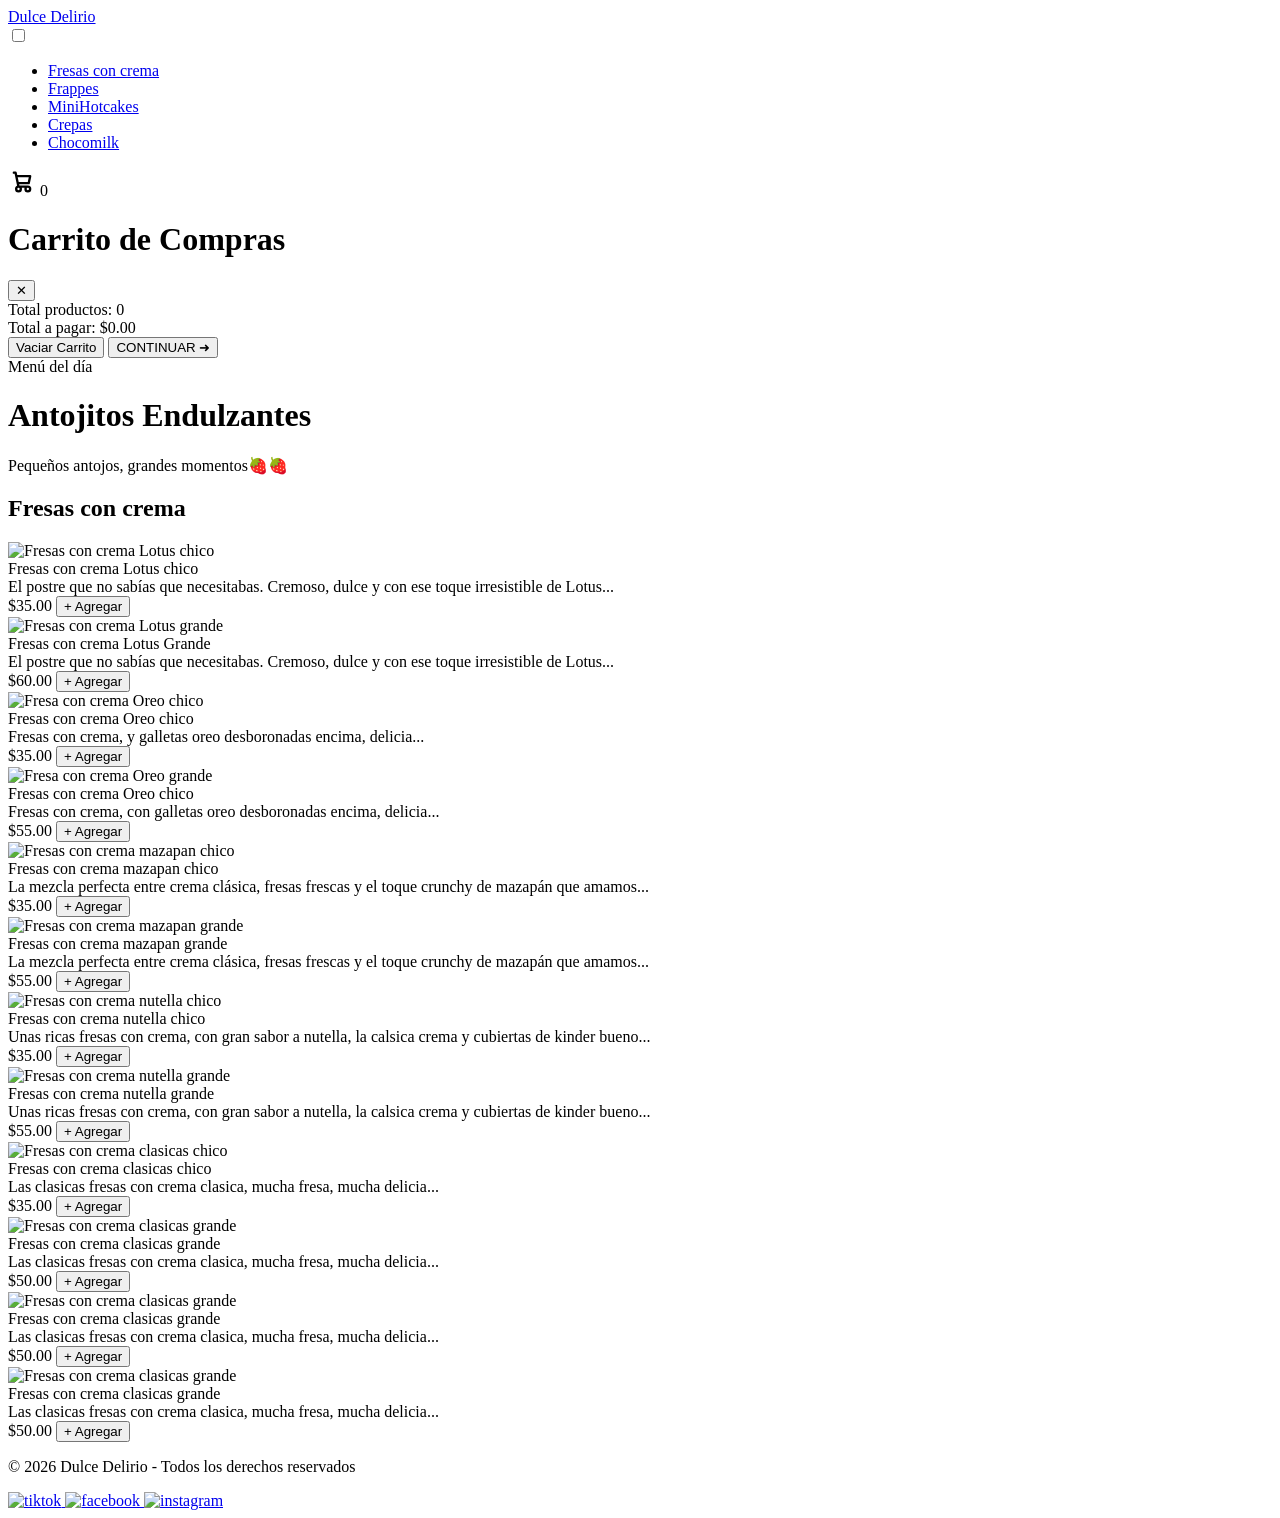
==== Fresas con crema.html @ 67e2e026 "Add files via upload" ====
<!DOCTYPE html>
<html lang="es">
<head>
    <meta charset="UTF-8">
    <meta name="viewport" content="width=device-width, initial-scale=1.0">
    <title>Dulce Delirio | Fresas con crema</title>
    <link rel="stylesheet" href="CSS/styles.css">
</head>
<body>

<nav>
     <div class="nav-container">
            <a href="index.html">
              <div class="logo">Dulce Delirio</div>
            </a>
            
            <input type="checkbox" id="menu-toggle">
            <label for="menu-toggle" class="hamburger">
                <span></span>
                <span></span>
                <span></span>
            </label>
            
            <ul class="menu">
                <li><a href="Fresas con crema.html">Fresas con crema</a></li>
                <li><a href="Frappes.html">Frappes</a></li>
                <li><a href="MiniHotcakes.html">MiniHotcakes</a></li>
                <li><a href="crepas.html">Crepas</a></li>
                <li><a href="Chocomilk.html">Chocomilk</a></li>
            </ul>
        </div>
        
        <!-- ÍCONO CARRITO MEJORADO -->
        <div class="icono_carrito">
            <svg aria-hidden="true" xmlns="http://www.w3.org/2000/svg" width="28" height="28" fill="none" viewBox="0 0 24 24">
                <path stroke="currentColor" stroke-linecap="round" stroke-linejoin="round" stroke-width="2" d="M5 4h1.5L9 16m0 0h8m-8 0a2 2 0 1 0 0 4 2 2 0 0 0 0-4Zm8 0a2 2 0 1 0 0 4 2 2 0 0 0 0-4Zm-8.5-3h9.25L19 7H7.312"/>
            </svg>
            <span class="contador-carrito">0</span>
        </div>
    </nav>

    <!-- CARRITO MEJORADO -->
    <div class="menucarrito" id="menucarrito">
        <div class="header-carrito">
            <h1>Carrito de Compras</h1>
            <button class="cerrar" id="cerrarCarrito">✕</button>
        </div>
        
        <div class="contenido-carrito">
            <div class="listacarrito" id="listacarrito"></div>
            <div class="total-carrito" id="totalCarrito">
                <div class="total-info">
                    <span>Total productos:</span>
                    <span class="total-items" id="totalItems">0</span>
                </div>
                <div class="total-info">
                    <span>Total a pagar:</span>
                    <span class="total-precio" id="totalPrecio">$0.00</span>
                </div>
            </div>
        </div>
     
        <div class="botoncarrito">
            <button class="cerrar" id="btnVaciar">Vaciar Carrito</button>
            <button class="continuar" id="btnContinuar">CONTINUAR ➜</button>
        </div>
    </div>

    <!-- HERO Fresas con crema -->
    <div class="hero">
        <div class="hero-tag">Menú del día</div>
        <h1>Antojitos Endulzantes</h1>
        <p>Pequeños antojos, grandes momentos🍓🍓</p>
    </div>

    <section>
        <h2 class="section-title">Fresas con crema</h2>
        <div class="grid">
 
            <!-- Fresas con crema -->
            <div class="card" data-nombre="Fresas con crema Lotus chico" data-precio="35.00" data-imagen="Imagenes/Fresa con crema 4.png">
                <div class="card-img-wrap">
                    <img src="Imagenes/Fresa con crema 4.png" alt="Fresas con crema Lotus chico">
                </div>
                <div class="card-body">
                    <div class="card-name">Fresas con crema Lotus chico</div>
                    <div class="card-desc">El postre que no sabías que necesitabas. Cremoso, dulce y con ese toque irresistible de Lotus...</div>
                    <div class="card-footer">
                        <span class="card-price">$35.00</span>
                        <button class="add-btn">+ Agregar</button>
                    </div>
                </div>
            </div>


            <div class="card" data-nombre="Fresas con crema Lotus grande" data-precio="60.00" data-imagen="Imagenes/Fresa con crema 4.png">
                <div class="card-img-wrap">
                    <img src="Imagenes/Fresa con crema 4.png" alt="Fresas con crema Lotus grande">
                </div>
                <div class="card-body">
                    <div class="card-name">Fresas con crema Lotus Grande</div>
                    <div class="card-desc">El postre que no sabías que necesitabas. Cremoso, dulce y con ese toque irresistible de Lotus...</div>
                    <div class="card-footer">
                        <span class="card-price">$60.00</span>
                        <button class="add-btn">+ Agregar</button>
                    </div>
                </div>
            </div>


                        <!-- Fresas con crema oreo-->
            <div class="card" data-nombre="Fresas con crema Oreo chico" data-precio="35.00" data-imagen="Imagenes/Fresa con crema 3.png">
                <div class="card-img-wrap">
                    <img src="Imagenes/Fresa con crema 3.png" alt="Fresa con crema Oreo chico">
                </div>
                <div class="card-body">
                    <div class="card-name">Fresas con crema Oreo chico</div>
                    <div class="card-desc">Fresas con crema, y galletas oreo desboronadas encima, delicia...</div>
                    <div class="card-footer">
                        <span class="card-price">$35.00</span>
                        <button class="add-btn">+ Agregar</button>
                    </div>
                </div>
            </div>


                        <!-- Fresas con crema oreo-->
            <div class="card" data-nombre="Fresas con crema Oreo grande" data-precio="55.00" data-imagen="Imagenes/Fresa con crema 3.png">
                <div class="card-img-wrap">
                    <img src="Imagenes/Fresa con crema 3.png" alt="Fresa con crema Oreo grande">
                </div>
                <div class="card-body">
                    <div class="card-name">Fresas con crema Oreo chico</div>
                    <div class="card-desc">Fresas con crema, con galletas oreo desboronadas encima, delicia...</div>
                    <div class="card-footer">
                        <span class="card-price">$55.00</span>
                        <button class="add-btn">+ Agregar</button>
                    </div>
                </div>
            </div>


                        <!-- Fresas con crema mazapan -->
            <div class="card" data-nombre="Fresas con crema mazapan chico" data-precio="35.00" data-imagen="Imagenes/Fresa con crema 2.png">
                <div class="card-img-wrap">
                    <img src="Imagenes/Fresa con crema 2.png" alt="Fresas con crema mazapan chico">
                </div>
                <div class="card-body">
                    <div class="card-name">Fresas con crema mazapan chico</div>
                    <div class="card-desc">La mezcla perfecta entre crema clásica, fresas frescas y el toque crunchy de mazapán que amamos...</div>
                    <div class="card-footer">
                        <span class="card-price">$35.00</span>
                        <button class="add-btn">+ Agregar</button>
                    </div>
                </div>
            </div>


                          <!-- Fresas con crema mazapan -->
            <div class="card" data-nombre="Fresas con crema mazapan grande" data-precio="55.00" data-imagen="Imagenes/Fresa con crema 2.png">
                <div class="card-img-wrap">
                    <img src="Imagenes/Fresa con crema 2.png" alt="Fresas con crema mazapan grande">
                </div>
                <div class="card-body">
                    <div class="card-name">Fresas con crema mazapan grande</div>
                    <div class="card-desc">La mezcla perfecta entre crema clásica, fresas frescas y el toque crunchy de mazapán que amamos...</div>
                    <div class="card-footer">
                        <span class="card-price">$55.00</span>
                        <button class="add-btn">+ Agregar</button>
                    </div>
                </div>
            </div>


                        <!-- Fresas con crema nutella-->
            <div class="card" data-nombre="Fresas con crema nutella chico" data-precio="35.00" data-imagen="Imagenes/Fresas con crema 1.png">
                <div class="card-img-wrap">
                    <img src="Imagenes/Fresas con crema 1.png" alt="Fresas con crema nutella chico">
                </div>
                <div class="card-body">
                    <div class="card-name">Fresas con crema nutella chico</div>
                    <div class="card-desc">Unas ricas fresas con crema, con gran sabor a nutella, la calsica crema y cubiertas de kinder bueno...</div>
                    <div class="card-footer">
                        <span class="card-price">$35.00</span>
                        <button class="add-btn">+ Agregar</button>
                    </div>
                </div>
            </div>


                        <!-- Fresas con crema nutella-->
            <div class="card" data-nombre="Fresas con crema nutella grande" data-precio="55.00" data-imagen="Imagenes/Fresas con crema 1.png">
                <div class="card-img-wrap">
                    <img src="Imagenes/Fresas con crema 1.png" alt="Fresas con crema nutella grande">
                </div>
                <div class="card-body">
                    <div class="card-name">Fresas con crema nutella grande</div>
                    <div class="card-desc">Unas ricas fresas con crema, con gran sabor a nutella, la calsica crema y cubiertas de kinder bueno...</div>
                    <div class="card-footer">
                        <span class="card-price">$55.00</span>
                        <button class="add-btn">+ Agregar</button>
                    </div>
                </div>
            </div>


                        <!-- Fresas con crema clasicas -->
            <div class="card" data-nombre="Fresas con crema clasicas chico" data-precio="35.00" data-imagen="Imagenes/Fresa con crema 5.png">
                <div class="card-img-wrap">
                    <img src="Imagenes/Fresa con crema 5.png" alt="Fresas con crema clasicas chico">
                </div>
                <div class="card-body">
                    <div class="card-name">Fresas con crema clasicas chico</div>
                    <div class="card-desc">Las clasicas fresas con crema clasica, mucha fresa, mucha delicia...</div>
                    <div class="card-footer">
                        <span class="card-price">$35.00</span>
                        <button class="add-btn">+ Agregar</button>
                    </div>
                </div>
            </div>


                        <!-- Fresas con crema clasicas -->
            <div class="card" data-nombre="Fresas con crema clasicas grande" data-precio="50.00" data-imagen="Imagenes/Fresa con crema 5.png">
                <div class="card-img-wrap">
                    <img src="Imagenes/Fresa con crema 5.png" alt="Fresas con crema clasicas grande">
                </div>
                <div class="card-body">
                    <div class="card-name">Fresas con crema clasicas grande</div>
                    <div class="card-desc">Las clasicas fresas con crema clasica, mucha fresa, mucha delicia...</div>
                    <div class="card-footer">
                        <span class="card-price">$50.00</span>
                        <button class="add-btn">+ Agregar</button>
                    </div>
                </div>
            </div>


                                    <!-- Fresas con crema clasicas -->
            <div class="card" data-nombre="Fresas con crema clasicas grande" data-precio="50.00" data-imagen="Imagenes/Fresa con crema 5.png">
                <div class="card-img-wrap">
                    <img src="Imagenes/Fresa con crema 5.png" alt="Fresas con crema clasicas grande">
                </div>
                <div class="card-body">
                    <div class="card-name">Fresas con crema clasicas grande</div>
                    <div class="card-desc">Las clasicas fresas con crema clasica, mucha fresa, mucha delicia...</div>
                    <div class="card-footer">
                        <span class="card-price">$50.00</span>
                        <button class="add-btn">+ Agregar</button>
                    </div>
                </div>
            </div>


                                    <!-- Fresas con crema clasicas -->
            <div class="card" data-nombre="Fresas con crema clasicas grande" data-precio="50.00" data-imagen="Imagenes/Fresa con crema 5.png">
                <div class="card-img-wrap">
                    <img src="Imagenes/Fresa con crema 5.png" alt="Fresas con crema clasicas grande">
                </div>
                <div class="card-body">
                    <div class="card-name">Fresas con crema clasicas grande</div>
                    <div class="card-desc">Las clasicas fresas con crema clasica, mucha fresa, mucha delicia...</div>
                    <div class="card-footer">
                        <span class="card-price">$50.00</span>
                        <button class="add-btn">+ Agregar</button>
                    </div>
                </div>
            </div>





        </div>
    </section>

    <footer>
        <p>&copy; 2026 Dulce Delirio - Todos los derechos reservados</p>
        <div class="social">
            <a href="https://www.tiktok.com/@dulce.delirio24?_r=1&_t=ZS-96da63ziMsO" target="_blank" class="icon tiktok">
                <img src="Imagenes/tik_tok_logo.ico" alt="tiktok" width="30px">
            </a>
            <a href="https://www.facebook.com/share/1REwv1RBnF/" target="_blank" class="icon facebook">
                <img src="Imagenes/facebook.ico" alt="facebook" width="30px">
            </a>
            <a href="https://www.instagram.com/dulce_delirio_st?igsh=aW96b2JnZzVnOTBy" target="_blank" class="icon instagram">
                <img src="Imagenes/insta.ico" alt="instagram" width="30px">
            </a>
        </div>
    </footer>

<script src="JS/script.js"></script>

</body>
</html>
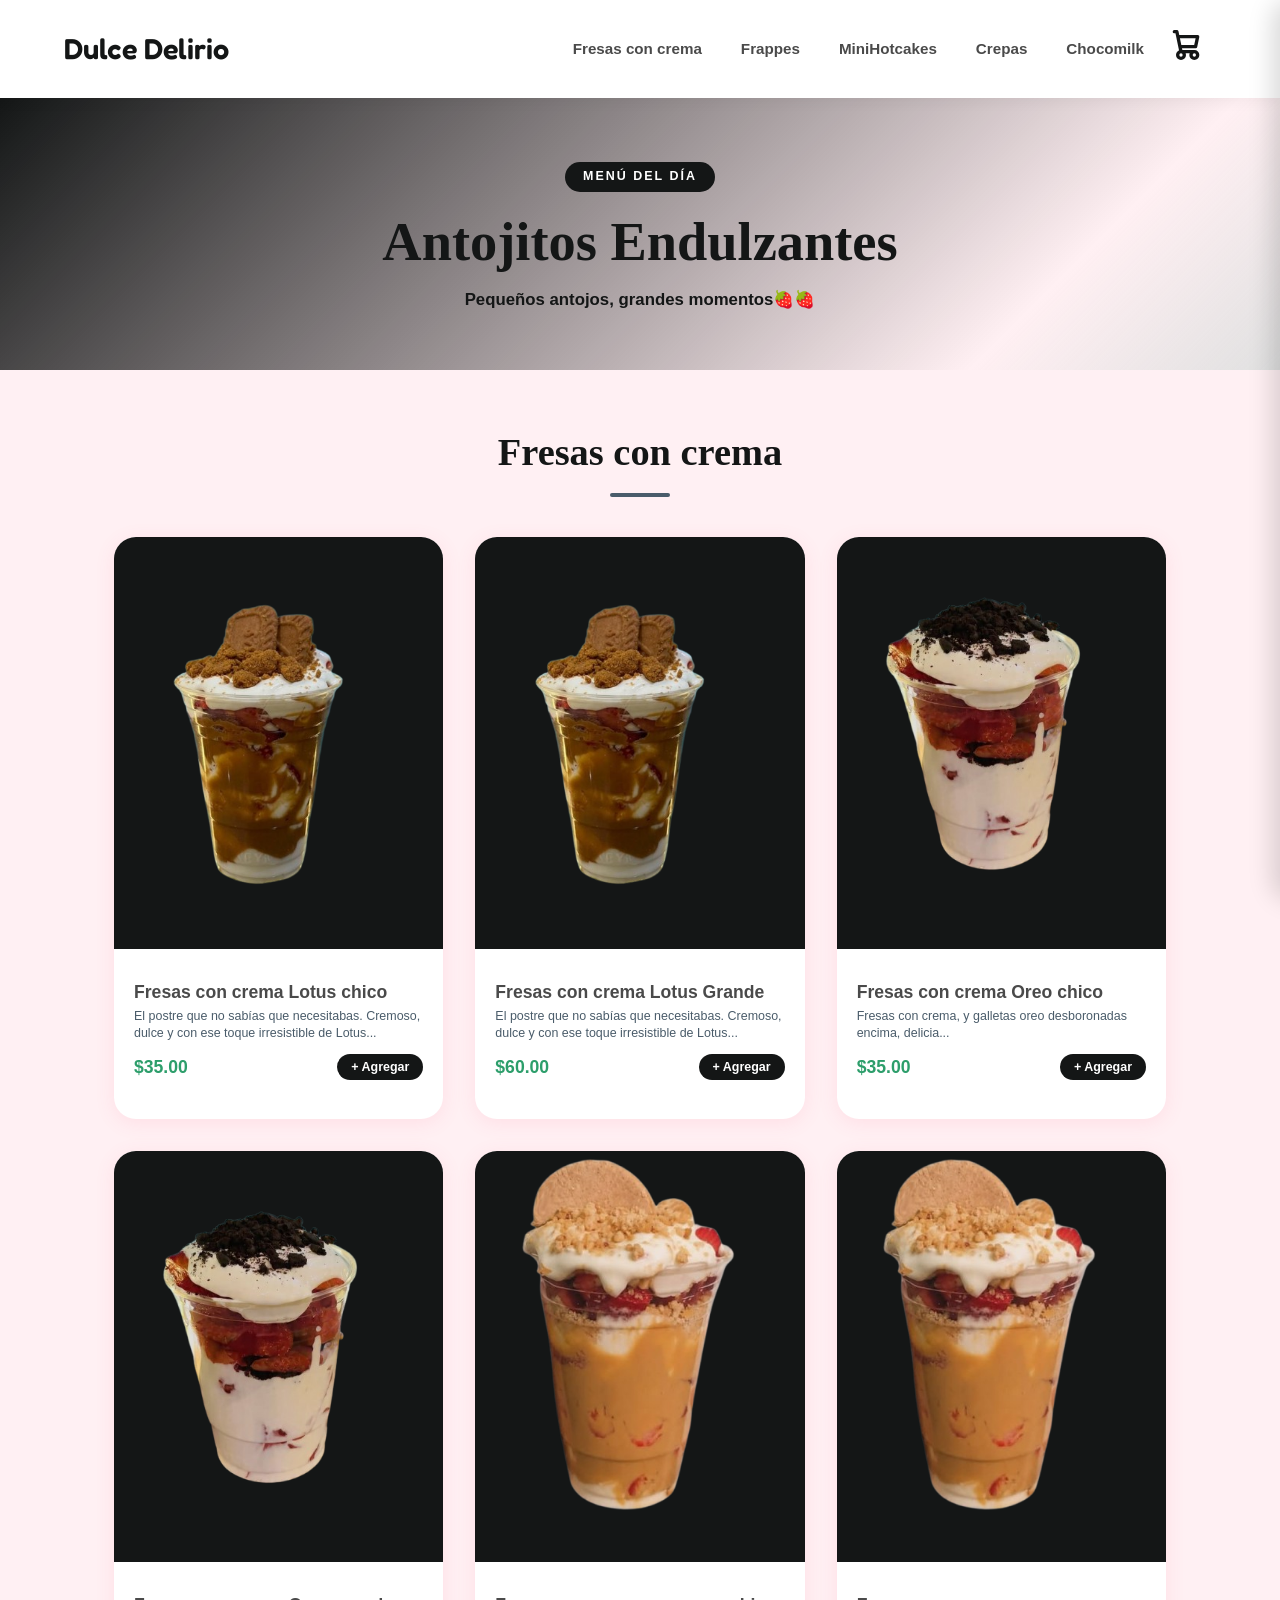
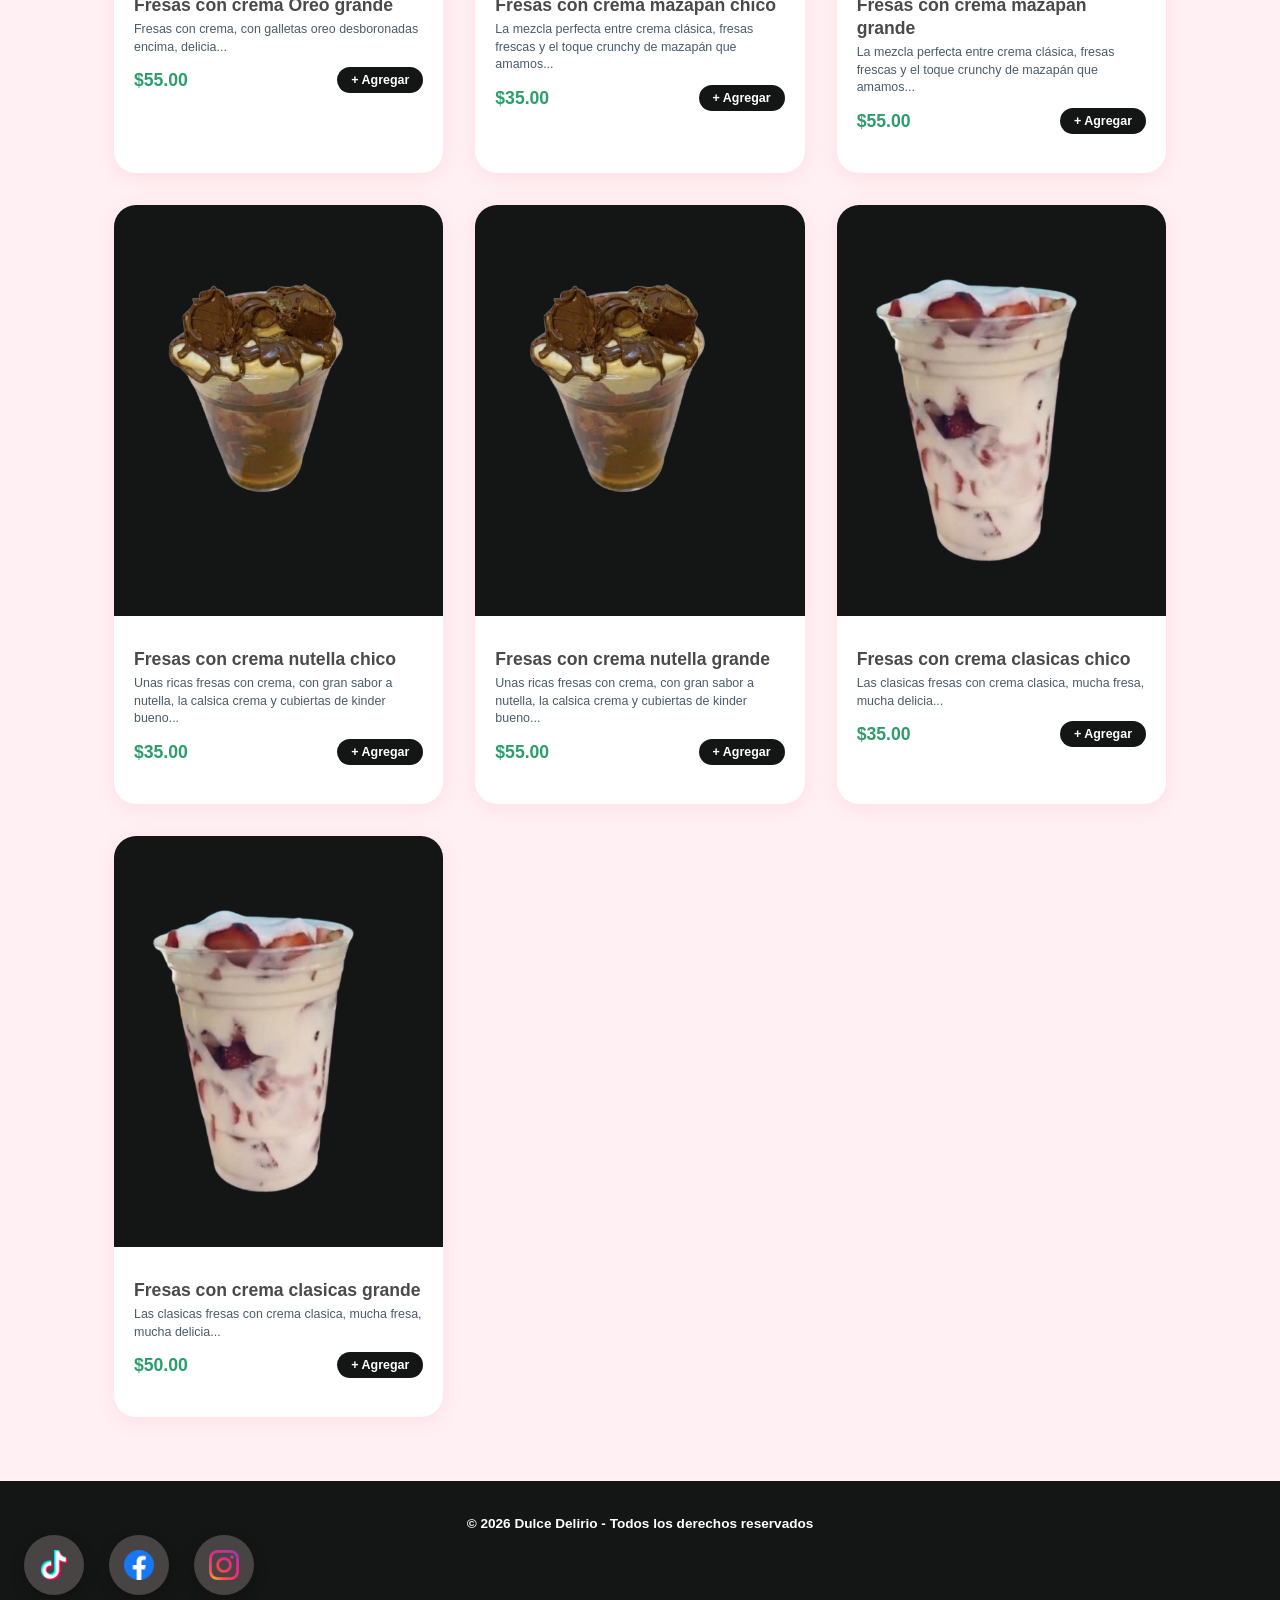
==== commit 7dce5c5c: "Update Fresas con crema.html" ====
--- a/Fresas con crema.html
+++ b/Fresas con crema.html
@@ -130,7 +130,7 @@
                     <img src="Imagenes/Fresa con crema 3.png" alt="Fresa con crema Oreo grande">
                 </div>
                 <div class="card-body">
-                    <div class="card-name">Fresas con crema Oreo chico</div>
+                    <div class="card-name">Fresas con crema Oreo grande</div>
                     <div class="card-desc">Fresas con crema, con galletas oreo desboronadas encima, delicia...</div>
                     <div class="card-footer">
                         <span class="card-price">$55.00</span>
@@ -236,36 +236,7 @@
             </div>
 
 
-                                    <!-- Fresas con crema clasicas -->
-            <div class="card" data-nombre="Fresas con crema clasicas grande" data-precio="50.00" data-imagen="Imagenes/Fresa con crema 5.png">
-                <div class="card-img-wrap">
-                    <img src="Imagenes/Fresa con crema 5.png" alt="Fresas con crema clasicas grande">
-                </div>
-                <div class="card-body">
-                    <div class="card-name">Fresas con crema clasicas grande</div>
-                    <div class="card-desc">Las clasicas fresas con crema clasica, mucha fresa, mucha delicia...</div>
-                    <div class="card-footer">
-                        <span class="card-price">$50.00</span>
-                        <button class="add-btn">+ Agregar</button>
-                    </div>
-                </div>
-            </div>
-
-
-                                    <!-- Fresas con crema clasicas -->
-            <div class="card" data-nombre="Fresas con crema clasicas grande" data-precio="50.00" data-imagen="Imagenes/Fresa con crema 5.png">
-                <div class="card-img-wrap">
-                    <img src="Imagenes/Fresa con crema 5.png" alt="Fresas con crema clasicas grande">
-                </div>
-                <div class="card-body">
-                    <div class="card-name">Fresas con crema clasicas grande</div>
-                    <div class="card-desc">Las clasicas fresas con crema clasica, mucha fresa, mucha delicia...</div>
-                    <div class="card-footer">
-                        <span class="card-price">$50.00</span>
-                        <button class="add-btn">+ Agregar</button>
-                    </div>
-                </div>
-            </div>
+
 
 
 
@@ -292,4 +263,4 @@
 <script src="JS/script.js"></script>
 
 </body>
-</html>+</html>
--- a/CSS/styles.css
+++ b/CSS/styles.css
@@ -0,0 +1,1083 @@
+/* Importación de fuentes modernas */
+@import url('https://fonts.googleapis.com/css2?family=Fredoka:wght@400;600&family=Quicksand:wght@400;700&display=swap');
+
+:root {
+    --rosa-principal: #141616;
+    --rosa-claro: #d3d3d3;
+    --rosa-fondo: #e0e0e0;
+    --verde-precio: #2d6a4f;
+    --texto-oscuro: #4a4a4a;
+    --blanco: #ffffff;
+}
+
+* {
+    margin: 0;
+    padding: 0;
+    box-sizing: border-box;
+}
+
+html {
+    scroll-behavior: smooth;
+}
+
+body {
+    font-family: 'Quicksand', sans-serif;
+    color: var(--texto-oscuro);
+    background-color: #fff9fb;
+    line-height: 1.6;
+}
+
+
+
+.search {
+  position: relative;
+  height: 50px;
+}
+
+.search .input {
+  background-color: #fff;
+  border: 0;
+  font-size: 18px;
+  padding: 15px;
+  height: 50px;
+  width: 50px;
+  border-radius: 10px;
+  transition: width 0.3s ease;
+}
+
+.search.active.input {
+  width: 210px;
+}
+
+.search.active.btn {
+  transform: translateX(195px);
+}
+
+
+
+.btn {
+  height: 50px;
+  width: 50px;
+  background-color: #fff;
+  border: 0;
+  cursor: pointer;
+  font-size: 24px;
+  position: absolute;
+  top: 0;
+  left: 0;
+
+  border-radius: 10px;
+  transition: transform 0.3s ease;
+}
+
+
+
+/* --- NAVEGACIÓN --- */
+nav {
+    background-color: var(--blanco);
+    padding: 15px 5%;
+    display: flex;
+    justify-content: center;
+    position: sticky;
+    top: 0;
+    z-index: 1000;
+    box-shadow: 0 2px 15px rgba(0,0,0,0.05);
+}
+
+.nav-container {
+    width: 100%;
+    max-width: 1200px;
+    display: flex;
+    justify-content: space-between;
+    align-items: center;
+}
+
+.logo {
+    font-family: 'Fredoka', sans-serif;
+    font-size: 1.8rem;
+    font-weight: 600;
+    color: var(--rosa-principal);
+}
+
+.menu {
+    display: flex;
+    list-style: none;
+    gap: 15px;
+}
+
+.menu a {
+    text-decoration: none;
+    color: var(--texto-oscuro);
+    font-weight: 700;
+    font-size: 0.95rem;
+    transition: 0.3s;
+    padding: 8px 12px;
+    border-radius: 8px;
+}
+
+.menu a:hover {
+    color: var(--rosa-principal);
+    background-color: var(--rosa-fondo);
+}
+
+/* Menú Hamburguesa (Truco Checkbox) */
+#menu-toggle { display: none; }
+
+/* --- HEADER / HERO --- */
+header {
+    height: 60vh;
+    background: linear-gradient(135deg, #141616 0%, #4e575700 80%, #e0e0e0 100%); 
+    background-size: cover;
+    background-position: center;
+    display: flex;
+    align-items: center;
+    justify-content: center;
+    text-align: center;
+    padding: 20px;
+}
+
+.header-content h1 {
+    font-family: 'Fredoka', sans-serif;
+    font-size: 4rem;
+    color: var(--rosa-principal);
+    margin-bottom: 10px;
+}
+
+.header-content p {
+    font-size: 1.2rem;
+    margin-bottom: 25px;
+    color: #141616;
+    font-family: 'Pacifico', cursive;
+}
+
+
+
+
+.btn-principal {
+    display: inline-block;
+    padding: 12px 35px;
+    background-color: var(--pink-mid);
+    color: white;
+    text-decoration: none;
+    border-radius: 50px;
+    font-weight: 700;
+    box-shadow: 0 4px 15px rgba(71, 71, 71, 0.4);
+    transition: 0.3s;
+}
+
+.btn-principal:hover {
+    transform: scale(1.05);
+    background-color: #4A5C6A;
+}
+
+
+
+/* === CARRITO CORREGIDO - SIN CONFLICTOS === */
+
+/* ÍCONO CARRITO */
+nav .icono_carrito {
+    position: relative;
+    cursor: pointer;
+    padding: 10px;
+    border-radius: 50%;
+    transition: all 0.3s ease;
+    z-index: 3001;
+}
+
+nav .icono_carrito:hover {
+    transform: scale(1.1);
+    background: var(#4e4e4e);
+}
+
+nav .icono_carrito svg {
+    color: #141616;
+    width: 40px;
+    height: 40px;
+}
+
+nav .icono_carrito span {
+    display: flex;
+    width: 20px;
+    height: 20px;
+    background-color: #141616;
+    justify-content: center;
+    color: #ffffff;
+    border-radius: 50%;
+    position: absolute;
+    right: -4px;
+    top: 50%;
+    transform: translateY(-50%);
+    font-size: 10px;
+    font-weight: 700;
+}
+
+/* CARRITO - DESLIZA DESDE DERECHA (SIN SOBREPONER) */
+.menucarrito {
+    width: 400px;
+    background: linear-gradient(145deg, #ffffff 0%, #fff9fb 100%);
+    color: #000000;
+    position: fixed;
+    top: 0;
+    right: -400px;  /* ← CAMBIO: Empieza fuera por la derecha */
+    height: 100vh;
+    display: flex;
+    flex-direction: column;
+    box-shadow: -8px 0 25px rgba(0,0,0,0.15);
+    transition: right 0.4s ease;
+    z-index: 5000 !important;
+    overflow: hidden;
+    border-radius: 20px 0 0 20px;
+}
+
+body.mostrarcarrito .menucarrito {
+    right: 0;  /* ← CAMBIO: Desliza a la vista */
+}
+
+/* OVERLAY NEGRO */
+body.mostrarcarrito::before {
+    content: '';
+    position: fixed;
+    top: 0;
+    left: 0;
+    width: 100%;
+    height: 100%;
+    background: rgba(0,0,0,0.5);
+    backdrop-filter: blur(4px);
+    z-index: 4000 !important;
+}
+
+/* HEADER CARRITO */
+.header-carrito {
+    display: flex;
+    justify-content: space-between;
+    align-items: center;
+    padding: 25px 30px;
+    background: linear-gradient(135deg, #141616, #fff);
+    color: white;
+}
+
+.header-carrito h1 {
+    font-family: 'Fredoka', sans-serif;
+    font-size: 1.4rem;
+    margin: 0;
+    font-weight: 600;
+}
+
+/* BOTONES */
+.cerrar, #cerrarCarrito {
+    background: rgba(255,255,255,0.2);
+    border: none;
+    color: white;
+    width: 40px;
+    height: 40px;
+    border-radius: 50%;
+    font-size: 1.2rem;
+    cursor: pointer;
+    transition: all 0.3s ease;
+}
+
+.cerrar:hover, #cerrarCarrito:hover {
+    background: rgba(26, 26, 26, 0.3);
+    transform: scale(1.1);
+}
+
+/* BOTONES CARRITO */
+.menucarrito .botoncarrito {
+    display: flex;
+    gap: 12px;
+    padding: 25px 30px;
+    background: white;
+    border-top: 1px solid #f0f0f0;
+}
+
+.menucarrito .botoncarrito button {
+    flex: 1;          
+    padding: 18px 20px;
+    border: none;
+    border-radius: 12px;
+    font-weight: 700;
+    font-size: 1rem;
+    height: 56px;
+    cursor: pointer;
+    transition: all 0.3s ease;
+    display: flex;
+    align-items: center;
+    justify-content: center;
+    gap: 8px;
+    box-sizing: border-box;
+}
+
+#btnVaciar {
+    background: #141616;
+    color: white;
+}
+
+#btnVaciar:hover {
+    background: #4A5C6A;
+    transform: translateY(-2px);
+}
+
+#btnContinuar {
+    background: linear-gradient(135deg, #3f3f3f, #e0e0e0);
+    color: white;
+}
+
+#btnContinuar:hover {
+    transform: translateY(-2px);
+    box-shadow: 0 6px 20px rgba(255,133,161,0.4);
+}
+
+/* ÍTEMS CARRITO */
+.contenido-carrito {
+    flex: 1;
+    padding: 20px 30px;
+    overflow-y: auto;
+}
+
+.listacarrito {
+    max-height: 400px;
+    overflow-y: auto;
+}
+
+.item-carrito {
+    display: flex;
+    gap: 15px;
+    padding: 20px 0;
+    border-bottom: 1px solid #f0f0f0;
+    align-items: center;
+}
+
+.item-carrito img {
+    width: 60px;
+    height: 60px;
+    object-fit: cover;
+    border-radius: 12px;
+}
+
+.item-carrito .info {
+    flex: 1;
+}
+
+.item-carrito .nombre {
+    font-weight: 700;
+    margin-bottom: 4px;
+}
+
+.item-carrito .precio {
+    font-weight: 600;
+    color: var(--verde-precio);
+}
+
+.cantidad {
+    display: flex;
+    align-items: center;
+    gap: 8px;
+    background: var(--rosa-fondo);
+    padding: 4px 12px;
+    border-radius: 20px;
+    margin-bottom: 8px;
+}
+
+.btn-cantidad {
+    background: #141414;
+    color: white;
+    border: none;
+    width: 28px;
+    height: 28px;
+    border-radius: 50%;
+    cursor: pointer;
+}
+
+.eliminar {
+    background: #4e4e4e;
+    color: white;
+    border: none;
+    width: 32px;
+    height: 32px;
+    border-radius: 50%;
+    cursor: pointer;
+}
+
+/* TOTAL */
+.total-carrito {
+    margin-top: 20px;
+    padding: 20px;
+    background: var(--rosa-fondo);
+    border-radius: 12px;
+}
+
+.total-info {
+    display: flex;
+    justify-content: space-between;
+    margin-bottom: 10px;
+    font-weight: 600;
+}
+
+/* CARRITO VACÍO */
+.carrito-vacio {
+    text-align: center;
+    padding: 60px 20px;
+    color: #666;
+}
+
+/* Z-INDEX CORRECTOS */
+nav { z-index: 2000 !important; }
+.hero, section, footer { z-index: 1; }
+
+/* RESPONSIVE */
+@media (max-width: 480px) {
+    .menucarrito {
+        width: 100%;
+        right: -100%;
+    }
+    body.mostrarcarrito .menucarrito {
+        right: 0;
+    }
+}
+/* --- SECCIONES --- */
+section {
+    padding: 80px 5%;
+    max-width: 1200px;
+    margin: 0 auto;
+}
+
+.fondo-claro {
+    background-color: var(--rosa-fondo);
+    max-width: 100%;
+}
+
+.titulo-seccion {
+    font-family: 'Fredoka', sans-serif;
+    text-align: center;
+    font-size: 2.5rem;
+    margin-bottom: 50px;
+    color: var(--rosa-principal);
+}
+
+/* --- GRID DE PRODUCTOS --- */
+.productos-grid {
+    display: grid;
+    grid-template-columns: repeat(auto-fit, minmax(280px, 1fr));
+    gap: 30px;
+}
+
+.tarjeta {
+    background: var(--blanco);
+    border-radius: 20px;
+    overflow: hidden;
+    box-shadow: 0 10px 20px rgba(0,0,0,0.05);
+    transition: 0.3s;
+}
+
+.tarjeta:hover {
+    transform: translateY(-10px);
+}
+
+.tarjeta img {
+    width: 100%;
+    height: 250px;
+    object-fit: cover;
+}
+
+.tarjeta-info {
+    padding: 20px;
+    text-align: center;
+}
+
+.tarjeta-info h3 {
+    font-family: 'Fredoka', sans-serif;
+    margin-bottom: 10px;
+}
+
+.precio {
+    color: var(--verde-precio);
+    font-weight: 700;
+    font-size: 1.2rem;
+}
+
+a {
+    text-decoration: none;
+    color: inherit;
+}
+
+
+
+section {
+  padding: 52px 24px 64px;
+  max-width: 1100px;
+  margin: 0 auto;
+}
+
+.section-title {
+  font-family: 'Pacifico', cursive;
+  font-size: clamp(1.6rem, 4vw, 2.4rem);
+  color: var(--pink-hot);
+  text-align: center;
+  margin-bottom: 40px;
+}
+
+.section-title::after {
+  content: '';
+  display: block;
+  width: 60px;
+  height: 4px;
+  background: var(--pink-soft);
+  border-radius: 99px;
+  margin: 10px auto 0;
+}
+
+.grid {
+  display: grid;
+  grid-template-columns: repeat(2, 1fr);
+  gap: 24px;
+}
+
+@media (min-width: 768px) {
+  .grid {
+    grid-template-columns: repeat(2, 1fr);
+    gap: 32px;
+  }
+}
+
+@media (min-width: 1024px) {
+  .grid {
+    grid-template-columns: repeat(3, 1fr);
+    gap: 32px;
+  }
+}
+
+.card {
+  background: var(--white);
+  border-radius: 22px;
+  overflow: hidden;
+  box-shadow: 0 4px 20px rgba(255, 77, 121, .10);
+  transition: transform .25s ease, box-shadow .25s ease;
+  cursor: pointer;
+  animation: fadeUp .5s ease both;
+}
+
+.card:hover {
+  transform: translateY(-6px);
+  box-shadow: 0 12px 32px rgba(255, 77, 121, .20);
+}
+
+.card:nth-child(1) { animation-delay: .05s; }
+.card:nth-child(2) { animation-delay: .12s; }
+.card:nth-child(3) { animation-delay: .19s; }
+.card:nth-child(4) { animation-delay: .26s; }
+
+@keyframes fadeUp {
+  from {
+    opacity: 0;
+    transform: translateY(24px);
+  }
+  to {
+    opacity: 1;
+    transform: translateY(0);
+  }
+}
+
+.card-img-wrap {
+  width: 100%;
+  aspect-ratio: 4 / 5; /* SI LES GUSTA LA ALTA MODIFIQUEN AQUI*/
+  overflow: hidden;
+  background: var(--pink-mid);
+}
+
+.card-img-wrap img {
+  width: 100%;
+  height: 100%;
+  object-fit: cover;
+  transition: transform .4s ease;
+  display: block;
+}
+
+.card:hover .card-img-wrap img {
+  transform: scale(1.06);
+}
+
+.card-body {
+ padding: 32px 20px 38px; 
+}
+
+.card-name {
+  font-size: 1.1rem;
+  font-weight: 800;
+  color: var(--text-dark);
+  margin-bottom: 4px;
+  line-height: 1.3;
+}
+
+.card-desc {
+  font-size: .78rem;
+  color: var(--text-mid);
+  margin-bottom: 10px;
+  line-height: 1.4;
+}
+
+.card-footer {
+  display: flex;
+  align-items: center;
+  justify-content: space-between;
+}
+
+.card-price {
+  font-size: 1.1rem;
+  font-weight: 800;
+  color: var(--green);
+}
+
+.add-btn {
+  background: var(--pink-hot);
+  color: #fff;
+  border: none;
+  border-radius: 999px;
+  padding: 6px 14px;
+  font-family: 'Nunito', sans-serif;
+  font-size: .78rem;
+  font-weight: 800;
+  cursor: pointer;
+  transition: background .2s, transform .15s;
+}
+
+.add-btn:hover {
+  background: #1f1f1f;
+  transform: scale(1.06);
+}
+
+
+
+
+
+
+
+/* --- CONTACTO --- */
+.contacto-card {
+    background: var(--rosa-principal);
+    color: white;
+    padding: 50px;
+    border-radius: 30px;
+    text-align: center;
+    box-shadow: 0 10px 30px rgba(255, 133, 161, 0.3);
+}
+
+.contacto-card h2 {
+    font-family: 'Fredoka', sans-serif;
+    font-size: 2.5rem;
+    margin-bottom: 20px;
+}
+
+.contacto-card p {
+    font-size: 1.1rem;
+    margin: 10px 0;
+}
+
+/* --- FOOTER --- */
+footer {
+    padding: 40px;
+    text-align: center;
+    background: #141616;
+    color: white;
+    font-size: 0.9rem;
+}
+
+
+.map-container {
+    position: relative;
+    width: 100%;
+    padding-bottom: 56.25%;
+    height: 0;
+    overflow: hidden;
+}
+
+.map-container iframe {
+    position: absolute;
+    top: 0;
+    left: 0;
+    width: 100%;
+    height: 100%;
+    border: 0;
+}
+
+
+
+
+@import url('https://fonts.googleapis.com/css2?family=Pacifico&family=Nunito:wght@400;600;700;800&display=swap');
+
+:root {
+  --pink-light: #fff0f3;
+  --pink-mid: #141616;
+  --pink-hot: #253745;
+  --pink-soft: #4A5C6A;
+  --green: #2d9e6b;
+  --white: #ffffff;
+  --text-dark: #ffffff;
+  --text-mid: #ffffff;
+}
+
+* {
+  margin: 0;
+  padding: 0;
+  box-sizing: border-box;
+}
+
+
+body {
+  font-family: 'Nunito', sans-serif;
+  background: var(--pink-light);
+  color: var(--text-dark);
+  min-height: 100vh;
+}
+
+.hero {
+  background: linear-gradient(135deg, #141616 0%, #4e575700 80%, #e0e0e0 100%);
+  text-align: center;
+  padding: 64px 24px 56px;
+  position: relative;
+  overflow: hidden;
+}
+
+.hero::before {
+  content: '';
+  position: absolute;
+  width: 420px;
+  height: 420px;
+  top: -100px;
+  right: -80px;
+  border-radius: 50%;
+}
+
+.hero-tag {
+  display: inline-block;
+  background: var(--pink-mid);
+  color: #fff;
+  font-size: .78rem;
+  font-weight: 800;
+  letter-spacing: 2px;
+  text-transform: uppercase;
+  border-radius: 999px;
+  padding: 5px 18px;
+  margin-bottom: 18px;
+}
+
+.hero h1 {
+  font-family: 'Pacifico', cursive;
+  font-size: clamp(2rem, 6vw, 3.4rem);
+  color: var(--pink-mid);
+  line-height: 1.2;
+  margin-bottom: 12px;
+}
+
+.hero p {
+  font-size: 1.05rem;
+  color: var(--pink-mid);
+  font-weight: 600;
+}
+
+section {
+  padding: 52px 24px 64px;
+  max-width: 1100px;
+  margin: 0 auto;
+}
+
+.section-title {
+  font-family: 'Pacifico', cursive;
+  font-size: clamp(1.6rem, 4vw, 2.4rem);
+  color: var(--pink-mid);
+  text-align: center;
+  margin-bottom: 40px;
+}
+
+.section-title::after {
+  content: '';
+  display: block;
+  width: 60px;
+  height: 4px;
+  background: var(--pink-soft);
+  border-radius: 99px;
+  margin: 10px auto 0;
+}
+
+.grid {
+  display: grid;
+  grid-template-columns: repeat(2, 1fr);
+  gap: 24px;
+}
+
+@media (min-width: 768px) {
+  .grid {
+    grid-template-columns: repeat(2, 1fr);
+    gap: 32px;
+  }
+}
+
+@media (min-width: 1024px) {
+  .grid {
+    grid-template-columns: repeat(3, 1fr);
+    gap: 32px;
+  }
+}
+
+.card {
+  background: var(--white);
+  border-radius: 22px;
+  overflow: hidden;
+  box-shadow: 0 4px 20px rgba(255, 77, 121, .10);
+  transition: transform .25s ease, box-shadow .25s ease;
+  cursor: pointer;
+  animation: fadeUp .5s ease both;
+}
+
+.card:hover {
+  transform: translateY(-6px);
+  box-shadow: 0 12px 32px rgba(255, 77, 121, .20);
+}
+
+.card:nth-child(1) { animation-delay: .05s; }
+.card:nth-child(2) { animation-delay: .12s; }
+.card:nth-child(3) { animation-delay: .19s; }
+.card:nth-child(4) { animation-delay: .26s; }
+
+@keyframes fadeUp {
+  from {
+    opacity: 0;
+    transform: translateY(24px);
+  }
+  to {
+    opacity: 1;
+    transform: translateY(0);
+  }
+}
+
+.card-img-wrap {
+  width: 100%;
+  aspect-ratio: 4 / 5; 
+  overflow: hidden;
+  background: var(--pink-mid);
+}
+
+.card-img-wrap img {
+  width: 90%;
+  height: 90%;
+  object-fit: cover;
+  transition: transform .4s ease;
+  display: block;
+}
+
+.card:hover .card-img-wrap img {
+  transform: scale(1.06);
+}
+
+.card-body {
+ padding: 32px 20px 38px; /
+}
+
+.card-name {
+  font-size: 1.1rem;
+  font-weight: 800;
+  color: var(--texto-oscuro);
+  margin-bottom: 4px;
+  line-height: 1.3;
+}
+
+.card-desc {
+  font-size: .78rem;
+  color: var(--pink-soft);
+  margin-bottom: 10px;
+  line-height: 1.4;
+}
+
+.card-footer {
+  display: flex;
+  align-items: center;
+  justify-content: space-between;
+}
+
+.card-price {
+  font-size: 1.1rem;
+  font-weight: 800;
+  color: var(--green);
+}
+
+.add-btn {
+  background: var(--pink-mid);
+  color: #fff;
+  border: none;
+  border-radius: 999px;
+  padding: 6px 14px;
+  font-family: 'Nunito', sans-serif;
+  font-size: .78rem;
+  font-weight: 800;
+  cursor: pointer;
+  transition: background .2s, transform .15s;
+}
+
+.add-btn:hover {
+  background: #9BA8AB;
+  transform: scale(1.06);
+}
+
+footer {
+  text-align: center;
+  padding: 32px 24px;
+  font-size: .85rem;
+  color: var(--white);
+  font-weight: 600;
+  border-top: 2px dashed var(#141616);
+}
+
+footer span {
+  color: var(--pink-hot);
+}
+
+
+
+/* --- RESPONSIVE (MÓVIL) --- */
+@media (max-width: 768px) {
+    .hamburger {
+        display: flex;
+        flex-direction: column;
+        gap: 5px;
+        cursor: pointer;
+    }
+
+    .hamburger span {
+        width: 30px;
+        height: 3px;
+        background: var(--rosa-principal);
+        border-radius: 5px;
+    }
+
+    .menu {
+        display: none;
+        position: absolute;
+        top: 100%;
+        left: 0;
+        width: 100%;
+        background: white;
+        flex-direction: column;
+        padding: 20px;
+        text-align: center;
+        box-shadow: 0 10px 10px rgba(0,0,0,0.1);
+    }
+
+    #menu-toggle:checked ~ .menu {
+        display: flex;
+    }
+
+    .header-content h1 {
+        font-size: 2.8rem;
+    }
+
+    .map-container {
+        padding-bottom: 100%;
+    }
+}
+
+
+.social{
+  display:flex;
+  gap:25px;
+}
+
+.icon{
+  width:60px;
+  height:60px;
+  border-radius:50%;
+  background:rgba(83, 78, 78, 0.844);
+  display:flex;
+  justify-content:center;
+  align-items:center;
+  font-size:28px;
+  color:black;
+  text-decoration:none;
+  box-shadow:0 5px 15px rgba(0, 0, 0, 0.2);
+  transition:0.3s;
+}
+
+.icon:hover{
+  transform:scale(1.15);
+}
+
+.tiktok:hover{
+  background:rgb(0, 0, 0);
+  color:rgb(255, 255, 255);
+}
+
+.instagram:hover{
+  background:rgb(156, 69, 255);
+  color:rgb(255, 255, 255);
+}
+
+.facebook:hover{
+  background:rgb(59, 160, 248);
+  color:rgb(255, 255, 255);
+}
+
+/* === ESTILOS REGISTRO === */
+.registro-card {
+    background: var(--blanco);
+    padding: 40px;
+    border-radius: 25px;
+    box-shadow: 0 15px 30px rgba(0,0,0,0.08);
+    margin-bottom: 30px;
+}
+
+.registro-card label {
+    font-weight: 700;
+    display: block;
+    margin-top: 25px;
+    font-size: 1.1rem;
+    color: var(--rosa-principal);
+}
+
+.registro-card input,
+.registro-card textarea {
+    width: 100%;
+    padding: 15px;
+    margin-top: 10px;
+    border: 2px solid #f0f0f0;
+    border-radius: 12px;
+    font-family: 'Quicksand', sans-serif;
+    font-size: 1rem;
+    transition: all 0.3s ease;
+}
+
+.registro-card input:focus,
+.registro-card textarea:focus {
+    outline: none;
+    border-color: var(--rosa-principal);
+    box-shadow: 0 0 0 3px rgba(255, 133, 161, 0.1);
+    transform: translateY(-2px);
+}
+
+.registro-card textarea {
+    resize: vertical;
+    min-height: 100px;
+}
+
+.cliente-card {
+    background: linear-gradient(135deg, var(--rosa-claro), var(--rosa-principal));
+    padding: 30px;
+    border-radius: 20px;
+    box-shadow: 0 15px 35px rgba(255, 133, 161, 0.3);
+    color: white;
+    animation: slideUp 0.5s ease-out;
+}
+
+.cliente-card h3 {
+    font-family: 'Fredoka', sans-serif;
+    color: white;
+    margin-bottom: 20px;
+    font-size: 1.8rem;
+}
+
+.cliente-card p {
+    margin: 12px 0;
+    font-size: 1.1rem;
+}
+
+@keyframes slideUp {
+    from { opacity: 0; transform: translateY(30px); }
+    to { opacity: 1; transform: translateY(0); }
+}
